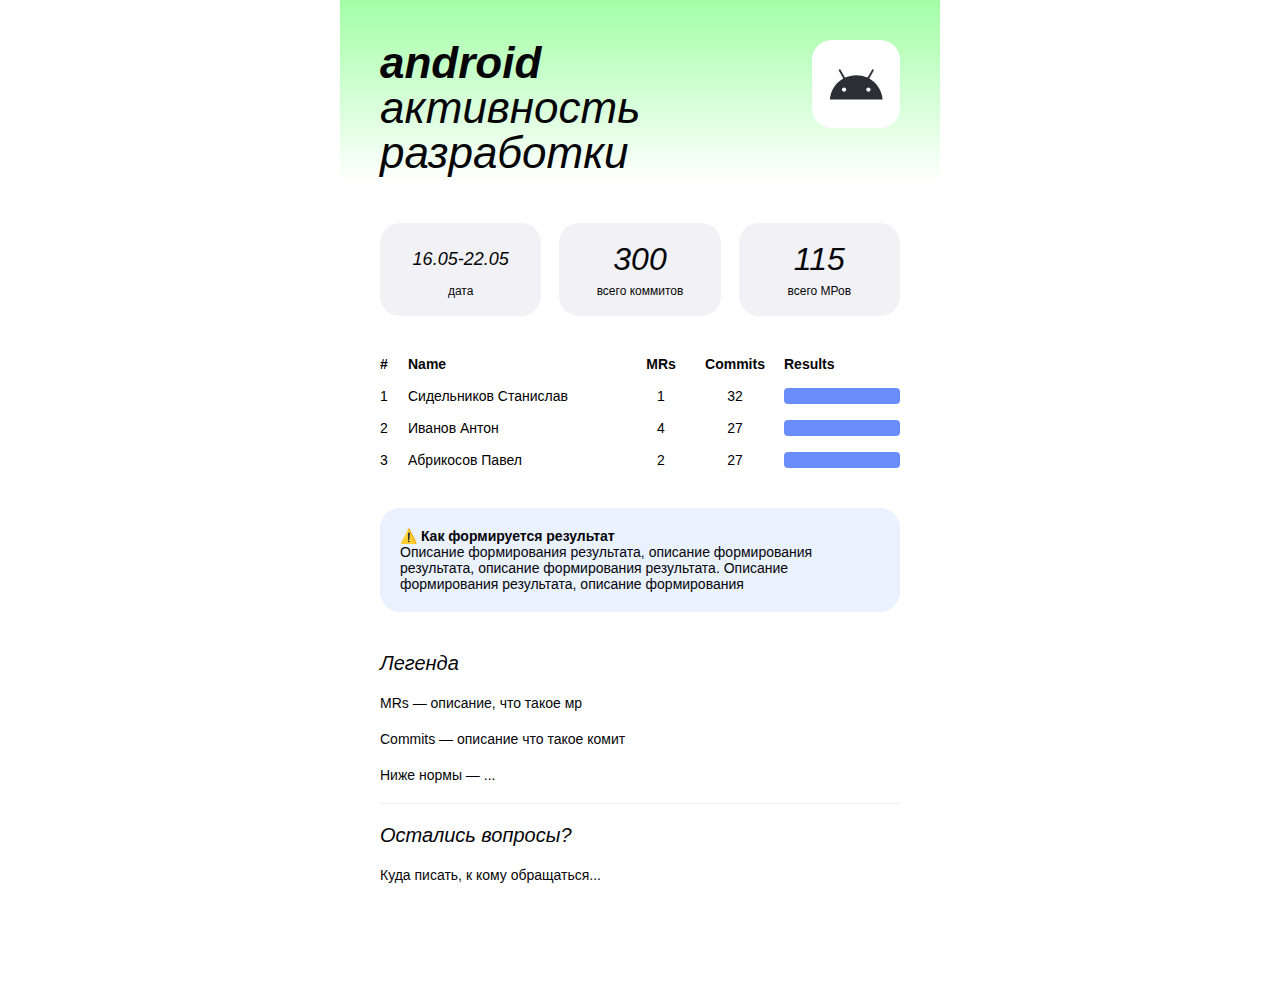
==== android/index.html @ 7a06f3b6 "Android template added" ====
<!DOCTYPE html>
<html lang="en">

<head>
  <meta charset="UTF-8">
  <meta http-equiv="X-UA-Compatible" content="IE=edge">
  <meta name="viewport" content="width=device-width, initial-scale=1.0">

  <link rel="stylesheet" href="style.css" type="text/css" />

  <title>Android активность разработки</title>
</head>

<body>
  <div class="container">
    <header class="header">
      <h1 class="header__primaryTitle">android</h1>
      <h2 class="header__secondaryTitle">активность разработки</h2>
      <div class="header__logoContainer">
        <img src="./assets/android-logo.svg" alt="Logo">
      </div>
    </header>

    <main class="main">
      <ul class="reportDetails">
        <li class="detail">
          <time class="detail__date">16.05-22.05</time>
          <span class="detail__description">дата</span>
        </li>

        <li class="detail">
          <span class="detail__content">300</span>
          <span class="detail__description">всего коммитов</span>
        </li>

        <li class="detail">
          <span class="detail__content">115</span>
          <span class="detail__description">всего МРов</span>
        </li>
      </ul>

      <ul class="statisticsTable">
        <li>
          <div class="statistic statistic--bold">
            <span>#</span>
            <span>Name</span>
            <span class="statistic__item--alignCenter">MRs</span>
            <span class="statistic__item--alignCenter">Commits</span>
            <span>Results</span>
          </div>
        </li>

        <li>
          <div class="statistic">
            <span>1</span>
            <span>Сидельников Станислав</span>
            <span class="statistic__item--alignCenter">1</span>
            <span class="statistic__item--alignCenter">32</span>
            <span class="statistic__progressBar"></span>
          </div>
        </li>

        <li>
          <div class="statistic">
            <span>2</span>
            <span>Иванов Антон</span>
            <span class="statistic__item--alignCenter">4</span>
            <span class="statistic__item--alignCenter">27</span>
            <span class="statistic__progressBar"></span>
          </div>
        </li>

        <li>
          <div class="statistic">
            <span>3</span>
            <span>Абрикосов Павел </span>
            <span class="statistic__item--alignCenter">2</span>
            <span class="statistic__item--alignCenter">27</span>
            <span class="statistic__progressBar"></span>
          </div>
        </li>
      </ul>

      <article class="explanation">
        <h4 class="explanation__title">⚠️ Как формируется результат
        </h4>
        <p>Описание формирования результата, описание формирования результата, описание
          формирования результата.
          Описание формирования результата, описание формирования</p>
      </article>

      <article class="legend">
        <h3 class="legend__title">Легенда</h3>
        <p>MRs — описание, что такое мр</p>
        <p>Commits — описание что такое комит</p>
        <p>Ниже нормы — ...</p>
      </article>
    </main>

    <footer class="footer">
      <h3 class="footer__title">Остались вопросы?</h3>
      <p>Куда писать, к кому обращаться...</p>
    </footer>
  </div>

</body>

</html>
---- android/style.css ----
* {
  margin: 0;
  padding: 0;
  box-sizing: border-box;
}

body {
  background-color: #fff;
}

.container {
  max-width: 600px;
  margin: 0 auto;

  font-size: 14px;
  line-height: 16px;
  color: #050507;
}

.header {
  display: grid;
  padding: 40px 40px 8px;
  grid-template-columns: 1fr min-content;
  grid-template-areas:
    'primaryTitle logo'
    'secondaryTitle logo';

  background: linear-gradient(180deg, #a3ffa6 0%, rgba(255, 255, 255, 0) 100%);

  font-family: Halvar Breitschrift, sans-serif;
  font-size: 44px;
  font-style: italic;
  line-height: 45px;
}

.header__primaryTitle {
  grid-area: primaryTitle;

  font-size: 44px;
  font-weight: 700;
}

.header__secondaryTitle {
  grid-area: secondaryTitle;

  font-size: 44px;
  font-weight: 400;
}

.header__logoContainer {
  grid-area: logo;
  display: flex;
  justify-content: center;
  align-items: center;
  width: 88px;
  height: 88px;

  background-color: #fff;
  border-radius: 20px;
}

.main {
  display: flex;
  flex-direction: column;
  row-gap: 40px;
  padding: 40px 40px 20px;

  font-family: Helvetica, sans-serif;
}

.reportDetails {
  display: flex;
  column-gap: 18px;

  list-style: none;
}

.detail {
  display: flex;
  flex: 1;
  flex-direction: column;
  align-items: center;
  justify-content: space-between;
  padding: 18px 0;

  background: #f2f2f6;
  border-radius: 20px;
}

.detail__date {
  margin-top: 8px;

  font-size: 18px;
  font-style: italic;
  line-height: 21px;
}

.detail__content {
  margin-bottom: 6px;

  font-size: 32px;
  font-style: italic;
  line-height: 37px;
}

.detail__description {
  font-size: 12px;
  line-height: 14px;
}

.statisticsTable {
  display: flex;
  flex-direction: column;
  row-gap: 16px;
  list-style: none;
}

.statistic {
  display: grid;
  column-gap: 8px;
  grid-template-columns: 20px 1fr 50px 82px 116px;
  align-items: center;
  min-width: 400px;

  color: #000000;
}

.statistic--bold {
  font-weight: 700;
  color: inherit;
}

.statistic__item--alignCenter {
  text-align: center;
}

.statistic__progressBar {
  height: 16px;

  background-color: #6b8cfc;
  border-radius: 4px;
}

.explanation {
  padding: 20px;

  background-color: #eaf1ff;
  border-radius: 20px;
}

.explanation__title {
  font-size: 14px;
  line-height: 16px;
}

.explanation__exclamationIcon {
  display: inline-flex;
}

.legend {
  display: flex;
  flex-direction: column;
  row-gap: 20px;
}

.legend__title,
.footer__title {
  font-size: 20px;
  font-weight: 400;
  font-style: italic;
  line-height: 23px;
}

.footer {
  padding: 0 40px 100px;

  font-family: Helvetica, sans-serif;
}

.footer__title {
  margin-bottom: 20px;
  padding-top: 20px;

  border-top: 1px solid #f2f2f6;
}

@media (max-width: 500px) {
  .header {
    font-size: 24px;
  }

  .header__logoContainer {
    width: 68px;
    height: 68px;
  }

  .statisticsTable {
    overflow-x: scroll;
  }

  .detail {
    padding: 9px 9px;

    text-align: center;
  }

  .detail__date {
    margin-top: 0;
  }

  .detail__content {
    margin-bottom: 0;

    font-size: 24px;
  }

  .footer {
    padding: 0 40px 60px;
  }
}
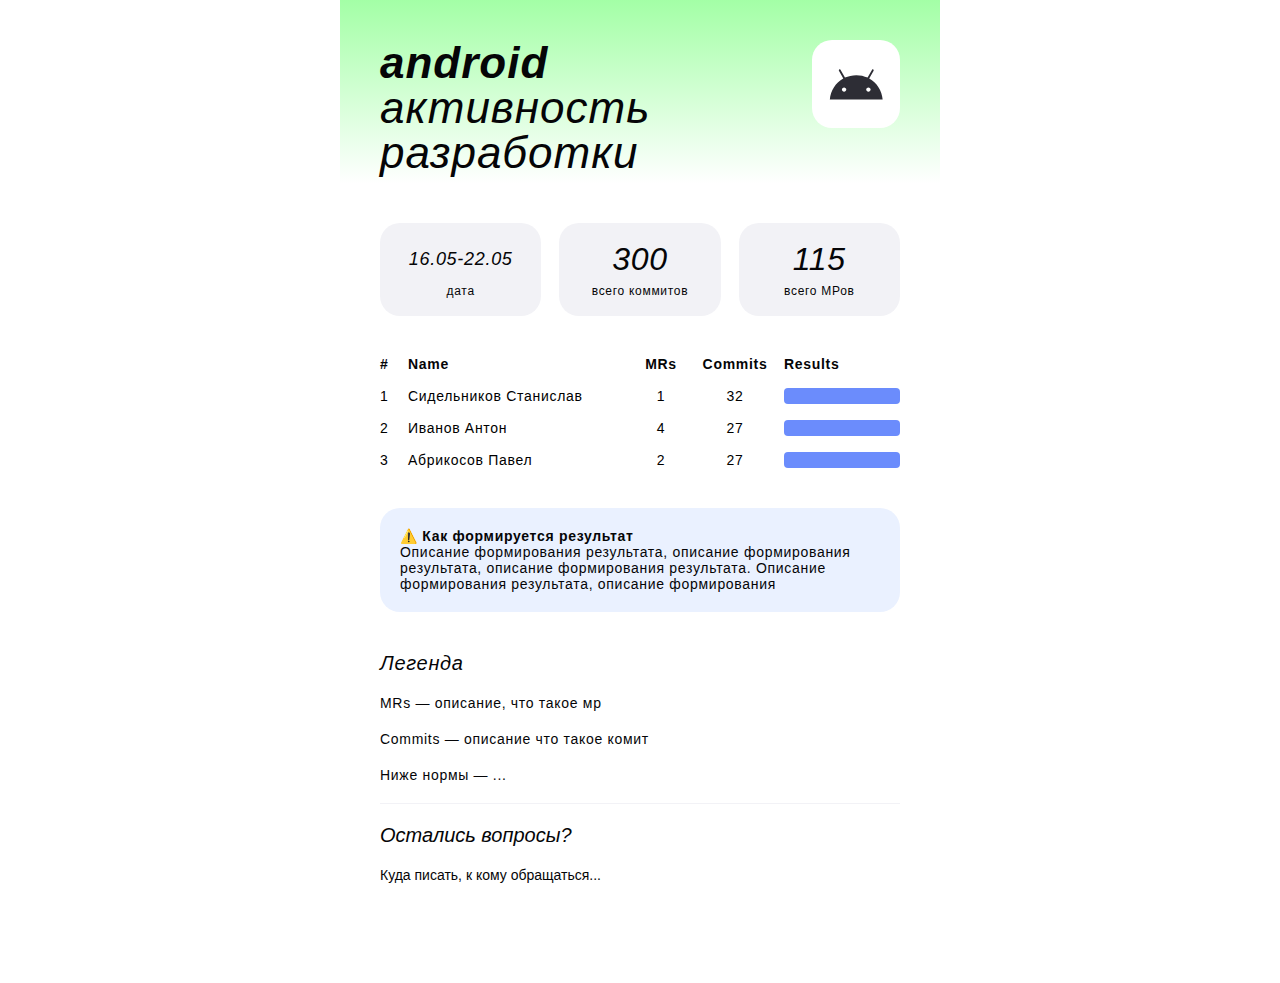
==== commit 8334eaf1: "Fonts deleted. Android index.html converted to inline-styles" ====
--- a/android/index.html
+++ b/android/index.html
@@ -8,97 +8,169 @@
 
   <link rel="stylesheet" href="style.css" type="text/css" />
 
-  <title>Android активность разработки</title>
+  <title>IOS активность разработки</title>
+
+  <style>
+    * {
+      margin: 0;
+      padding: 0;
+      box-sizing: border-box;
+    }
+
+    @media (max-width: 500px) {
+      .header {
+        line-height: 33px !important;
+      }
+
+      .header__primaryTitle,
+      .header__secondaryTitle {
+        font-size: 30px !important;
+      }
+
+      .header__logoContainer {
+        width: 68px !important;
+        height: 68px !important;
+      }
+
+      .statisticsTable {
+        overflow-x: scroll;
+        padding-bottom: 10px !important;
+      }
+
+      .detail {
+        padding: 9px 9px !important;
+
+        text-align: center !important;
+      }
+
+      .detail__date {
+        margin-top: 0 !important;
+      }
+
+      .detail__content {
+        margin-bottom: 0 !important;
+
+        font-size: 24px !important;
+      }
+
+      .footer {
+        padding: 0 40px 60px !important;
+      }
+    }
+  </style>
 </head>
 
-<body>
-  <div class="container">
-    <header class="header">
-      <h1 class="header__primaryTitle">android</h1>
-      <h2 class="header__secondaryTitle">активность разработки</h2>
-      <div class="header__logoContainer">
-        <img src="./assets/android-logo.svg" alt="Logo">
+<body style="background-color: #fff; font-family: sans-serif;">
+  <div style="max-width: 600px; margin: 0 auto; font-size: 14px; line-height: 16px; color: #050507;">
+    <header class="header"
+      style="display: grid; column-gap: 10px; grid-template-columns: 1fr min-content; grid-template-areas: 'primaryTitle logo' 'secondaryTitle logo'; padding: 40px 40px 8px; background: linear-gradient(180deg, #a3ffa6 0%, rgba(255, 255, 255, 0) 100%); font-style: italic; line-height: 45px; letter-spacing: 1px;">
+
+      <h1 class="header__primaryTitle" style="grid-area: primaryTitle; font-size: 44px; font-weight: 700;">android</h1>
+      <h2 class="header__secondaryTitle" style="grid-area: secondaryTitle; font-size: 44px; font-weight: 400;">
+        активность разработки</h2>
+
+      <div class="header__logoContainer"
+        style="grid-area: logo; display: flex; justify-content: center; align-items: center; width: 88px; height: 88px; background-color: #fff; border-radius: 20px;">
+        <svg width="54" height="31" viewBox="0 0 54 31" fill="none" xmlns="http://www.w3.org/2000/svg">
+          <path
+            d="M39.4142 22.8125C38.1991 22.8125 37.1953 21.8239 37.1953 20.5948C37.1953 19.3656 38.1991 18.4037 39.4142 18.4037C40.6292 18.4037 41.633 19.3656 41.633 20.5948C41.633 21.8239 40.6292 22.8125 39.4142 22.8125ZM15.1129 22.8125C13.8979 22.8125 12.8941 21.8239 12.8941 20.5948C12.8941 19.3656 13.8979 18.4037 15.1129 18.4037C16.328 18.4037 17.3053 19.3656 17.3053 20.5948C17.3053 21.8239 16.328 22.8125 15.1129 22.8125ZM40.2066 9.42579L44.6178 1.73043C44.8555 1.27619 44.697 0.715066 44.2744 0.474586C43.8254 0.207385 43.2706 0.367706 43.0857 0.821946L38.5689 8.59747C35.014 6.95214 31.1464 6.11312 27.2371 6.13923C23.1957 6.13923 19.3128 7.02099 15.9582 8.57075L11.4942 0.795225C11.4381 0.687029 11.3607 0.591622 11.2668 0.51491C11.1728 0.438198 11.0643 0.381815 10.9479 0.349253C10.8315 0.31669 10.7097 0.30864 10.5902 0.325603C10.4706 0.342565 10.3557 0.384179 10.2527 0.447866C9.80364 0.688346 9.67157 1.24947 9.9093 1.70371L14.2941 9.39907C6.76599 13.5674 1.58877 21.2895 0.822754 30.4277H53.6515C52.9119 21.3162 47.7611 13.5941 40.2066 9.42579Z"
+            fill="#2D2D35" />
+        </svg>
       </div>
     </header>
 
-    <main class="main">
-      <ul class="reportDetails">
-        <li class="detail">
-          <time class="detail__date">16.05-22.05</time>
-          <span class="detail__description">дата</span>
+    <main style="display: flex; flex-direction: column; row-gap: 40px; padding: 40px 40px 20px; letter-spacing: 0.7px;">
+
+      <ul style="display: flex; column-gap: 18px; list-style: none;">
+        <li class="detail"
+          style="display: flex; flex: 1; flex-direction: column; align-items: center; justify-content: space-between; padding: 18px 0; background: #f2f2f6; border-radius: 20px;">
+          <time class="detail__date"
+            style="margin-top: 8px; font-size: 18px; font-style: italic; line-height: 21px;">16.05-22.05</time>
+          <span style="font-size: 12px; line-height: 14px;">дата</span>
         </li>
 
-        <li class="detail">
-          <span class="detail__content">300</span>
-          <span class="detail__description">всего коммитов</span>
+        <li class="detail"
+          style="display: flex; flex: 1; flex-direction: column; align-items: center; justify-content: space-between; padding: 18px 0; background: #f2f2f6; border-radius: 20px;">
+          <span class="detail__content"
+            style="margin-bottom: 6px; font-size: 32px; font-style: italic; line-height: 37px;">300</span>
+          <span style="font-size: 12px; line-height: 14px;">всего коммитов</span>
         </li>
 
-        <li class="detail">
-          <span class="detail__content">115</span>
-          <span class="detail__description">всего МРов</span>
+        <li class="detail"
+          style="display: flex; flex: 1; flex-direction: column; align-items: center; justify-content: space-between; padding: 18px 0; background: #f2f2f6; border-radius: 20px;">
+          <span class="detail__content"
+            style="margin-bottom: 6px; font-size: 32px; font-style: italic; line-height: 37px;">115</span>
+          <span style="font-size: 12px; line-height: 14px;">всего МРов</span>
         </li>
       </ul>
 
-      <ul class="statisticsTable">
+      <ul class="statisticsTable" style="display: flex; flex-direction: column; row-gap: 16px; list-style: none;">
         <li>
-          <div class="statistic statistic--bold">
+          <div
+            style="display: grid; column-gap: 8px; grid-template-columns: 20px 1fr 50px 82px 116px; align-items: center; min-width: 400px; color: #000000; font-weight: 700; color: inherit;">
             <span>#</span>
             <span>Name</span>
-            <span class="statistic__item--alignCenter">MRs</span>
-            <span class="statistic__item--alignCenter">Commits</span>
+            <span style="text-align: center;">MRs</span>
+            <span style="text-align: center;">Commits</span>
             <span>Results</span>
           </div>
         </li>
 
         <li>
-          <div class="statistic">
+          <div
+            style="display: grid; column-gap: 8px; grid-template-columns: 20px 1fr 50px 82px 116px; align-items: center; min-width: 400px; color: #000000;">
             <span>1</span>
             <span>Сидельников Станислав</span>
-            <span class="statistic__item--alignCenter">1</span>
-            <span class="statistic__item--alignCenter">32</span>
-            <span class="statistic__progressBar"></span>
+            <span style="text-align: center;">1</span>
+            <span style="text-align: center;">32</span>
+            <span style="height: 16px; background-color: #6b8cfc; border-radius: 4px;"></span>
           </div>
         </li>
 
         <li>
-          <div class="statistic">
+          <div
+            style="display: grid; column-gap: 8px; grid-template-columns: 20px 1fr 50px 82px 116px; align-items: center; min-width: 400px; color: #000000;">
             <span>2</span>
             <span>Иванов Антон</span>
-            <span class="statistic__item--alignCenter">4</span>
-            <span class="statistic__item--alignCenter">27</span>
-            <span class="statistic__progressBar"></span>
+            <span style="text-align: center;">4</span>
+            <span style="text-align: center;">27</span>
+            <span style="height: 16px; background-color: #6b8cfc; border-radius: 4px;"></span>
           </div>
         </li>
 
         <li>
-          <div class="statistic">
+          <div
+            style="display: grid; column-gap: 8px; grid-template-columns: 20px 1fr 50px 82px 116px; align-items: center; min-width: 400px; color: #000000;">
             <span>3</span>
             <span>Абрикосов Павел </span>
-            <span class="statistic__item--alignCenter">2</span>
-            <span class="statistic__item--alignCenter">27</span>
-            <span class="statistic__progressBar"></span>
+            <span style="text-align: center;">2</span>
+            <span style="text-align: center;">27</span>
+            <span style="height: 16px; background-color: #6b8cfc; border-radius: 4px;"></span>
           </div>
         </li>
       </ul>
 
-      <article class="explanation">
-        <h4 class="explanation__title">⚠️ Как формируется результат
+      <article style="padding: 20px; background-color: #eaf1ff; border-radius: 20px;">
+        <h4 style="font-size: 14px; line-height: 16px;">⚠️ Как формируется результат
         </h4>
         <p>Описание формирования результата, описание формирования результата, описание
           формирования результата.
           Описание формирования результата, описание формирования</p>
       </article>
 
-      <article class="legend">
-        <h3 class="legend__title">Легенда</h3>
+      <article style="display: flex; flex-direction: column; row-gap: 20px;">
+        <h3 style="font-size: 20px; font-weight: 400; font-style: italic; line-height: 23px;">
+          Легенда</h3>
         <p>MRs — описание, что такое мр</p>
         <p>Commits — описание что такое комит</p>
         <p>Ниже нормы — ...</p>
       </article>
     </main>
 
-    <footer class="footer">
-      <h3 class="footer__title">Остались вопросы?</h3>
+    <footer class="footer" style="padding: 0 40px 100px;">
+      <h3
+        style="font-size: 20px; font-weight: 400; font-style: italic; line-height: 23px; margin-bottom: 20px; padding-top: 20px; border-top: 1px solid #f2f2f6;">
+        Остались вопросы?</h3>
       <p>Куда писать, к кому обращаться...</p>
     </footer>
   </div>
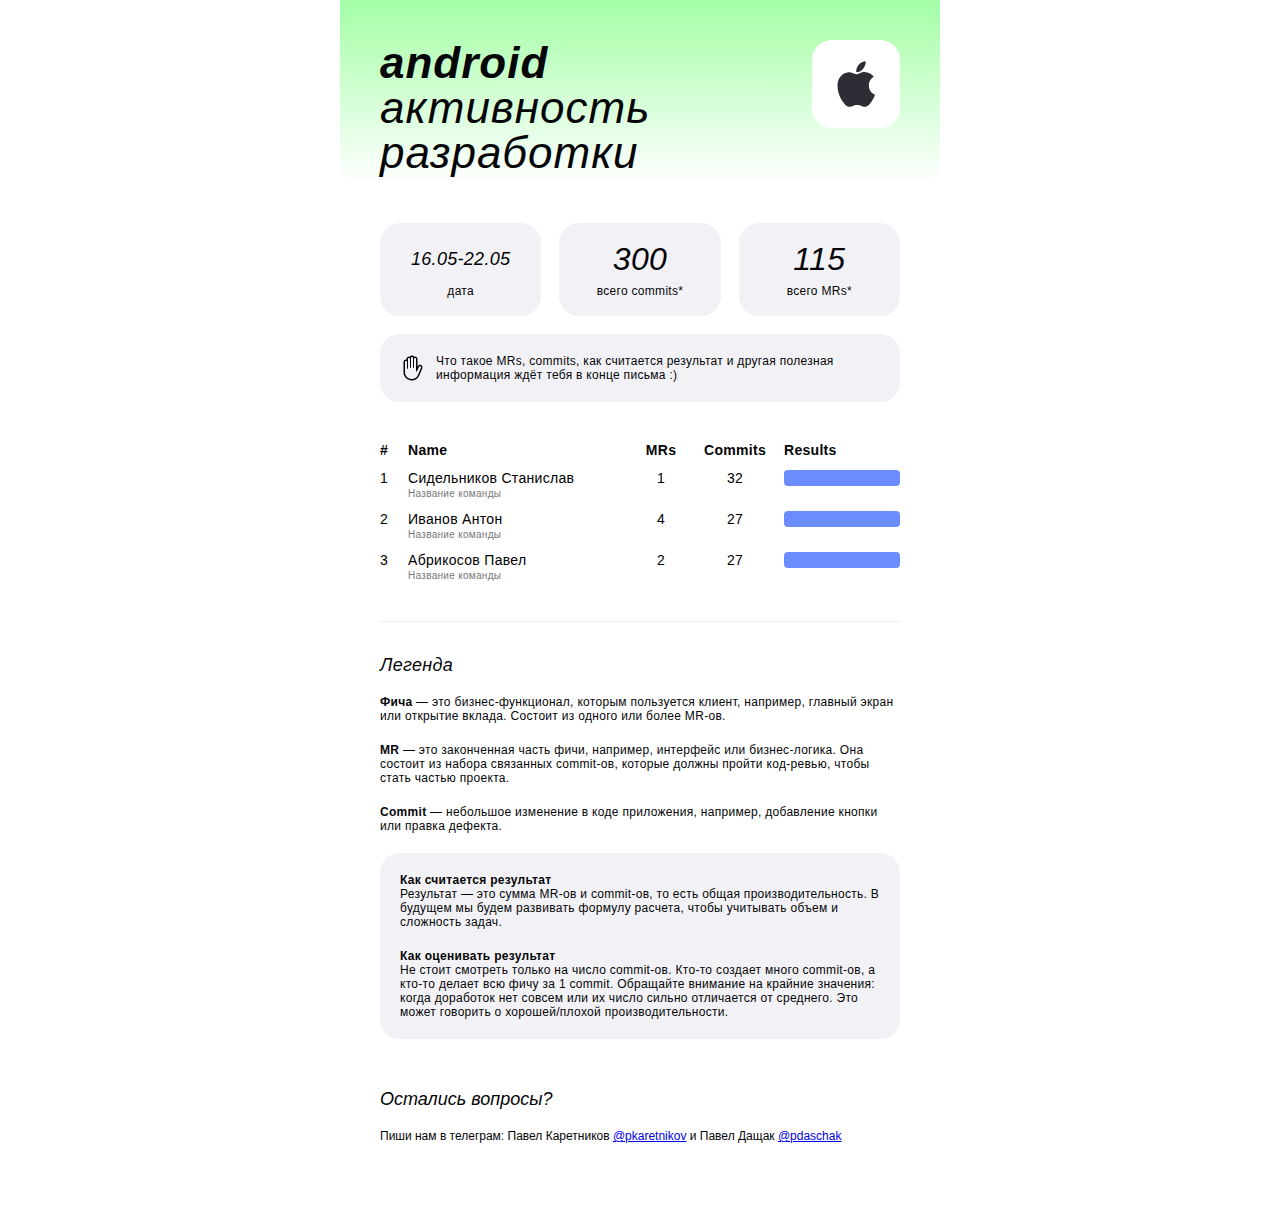
==== commit 4caf10f6: "Заменены иконки. Создана страница Java Backend" ====
--- a/android/index.html
+++ b/android/index.html
@@ -6,9 +6,7 @@
   <meta http-equiv="X-UA-Compatible" content="IE=edge">
   <meta name="viewport" content="width=device-width, initial-scale=1.0">
 
-  <link rel="stylesheet" href="style.css" type="text/css" />
-
-  <title>IOS активность разработки</title>
+  <title>Android активность разработки</title>
 
   <style>
     * {
@@ -61,50 +59,70 @@
 </head>
 
 <body style="background-color: #fff; font-family: sans-serif;">
-  <div style="max-width: 600px; margin: 0 auto; font-size: 14px; line-height: 16px; color: #050507;">
+  <div style="max-width: 600px; margin: 0 auto; font-size: 12px; line-height: 14px; color: #050507;">
     <header class="header"
-      style="display: grid; column-gap: 10px; grid-template-columns: 1fr min-content; grid-template-areas: 'primaryTitle logo' 'secondaryTitle logo'; padding: 40px 40px 8px; background: linear-gradient(180deg, #a3ffa6 0%, rgba(255, 255, 255, 0) 100%); font-style: italic; line-height: 45px; letter-spacing: 1px;">
+      style="display: grid; column-gap: 10px; grid-template-columns: 1fr min-content; grid-template-areas: 'primaryTitle logo' 'secondaryTitle logo'; padding: 40px 40px 8px; background: linear-gradient(180deg, #A3FFA6 0%, rgba(255, 255, 255, 0) 100%); font-style: italic; line-height: 45px; letter-spacing: 1px;">
 
       <h1 class="header__primaryTitle" style="grid-area: primaryTitle; font-size: 44px; font-weight: 700;">android</h1>
       <h2 class="header__secondaryTitle" style="grid-area: secondaryTitle; font-size: 44px; font-weight: 400;">
         активность разработки</h2>
 
       <div class="header__logoContainer"
-        style="grid-area: logo; display: flex; justify-content: center; align-items: center; width: 88px; height: 88px; background-color: #fff; border-radius: 20px;">
-        <svg width="54" height="31" viewBox="0 0 54 31" fill="none" xmlns="http://www.w3.org/2000/svg">
+        style="grid-area: logo; display: flex; justify-content: center; align-items: center; width: 88px; height: 88px; background-color: #fff; border-radius: 20px; overflow: hidden;">
+        <svg width="38" height="46" viewBox="0 0 38 46" fill="none" xmlns="http://www.w3.org/2000/svg">
           <path
-            d="M39.4142 22.8125C38.1991 22.8125 37.1953 21.8239 37.1953 20.5948C37.1953 19.3656 38.1991 18.4037 39.4142 18.4037C40.6292 18.4037 41.633 19.3656 41.633 20.5948C41.633 21.8239 40.6292 22.8125 39.4142 22.8125ZM15.1129 22.8125C13.8979 22.8125 12.8941 21.8239 12.8941 20.5948C12.8941 19.3656 13.8979 18.4037 15.1129 18.4037C16.328 18.4037 17.3053 19.3656 17.3053 20.5948C17.3053 21.8239 16.328 22.8125 15.1129 22.8125ZM40.2066 9.42579L44.6178 1.73043C44.8555 1.27619 44.697 0.715066 44.2744 0.474586C43.8254 0.207385 43.2706 0.367706 43.0857 0.821946L38.5689 8.59747C35.014 6.95214 31.1464 6.11312 27.2371 6.13923C23.1957 6.13923 19.3128 7.02099 15.9582 8.57075L11.4942 0.795225C11.4381 0.687029 11.3607 0.591622 11.2668 0.51491C11.1728 0.438198 11.0643 0.381815 10.9479 0.349253C10.8315 0.31669 10.7097 0.30864 10.5902 0.325603C10.4706 0.342565 10.3557 0.384179 10.2527 0.447866C9.80364 0.688346 9.67157 1.24947 9.9093 1.70371L14.2941 9.39907C6.76599 13.5674 1.58877 21.2895 0.822754 30.4277H53.6515C52.9119 21.3162 47.7611 13.5941 40.2066 9.42579Z"
+            d="M28.616 0.329102C28.9146 3.06863 27.7859 5.65233 26.18 7.629C24.5739 9.60276 21.8215 11.3235 19.2415 11.1203C18.888 8.4365 20.2917 5.56732 21.7787 3.82036C23.4398 1.84369 26.3026 0.423471 28.616 0.329102Z"
+            fill="#2D2D35" />
+          <path
+            d="M36.7588 15.7059C36.3395 15.9602 31.7545 18.7418 31.8055 24.3912C31.8684 31.2182 37.7575 33.5503 37.9801 33.6385C37.9831 33.6397 37.985 33.6404 37.9859 33.6408C37.9841 33.6466 37.9812 33.6559 37.9773 33.6687C37.8682 34.0226 36.9395 37.0352 34.7999 40.1444C32.8791 42.9279 30.8885 45.7029 27.7519 45.7634C26.2453 45.7901 25.2378 45.3569 24.1908 44.9067C23.0943 44.4352 21.9545 43.9451 20.1525 43.9451C18.2655 43.9451 17.0729 44.4495 15.9236 44.9356C14.9274 45.357 13.9636 45.7646 12.6082 45.8181C9.57893 45.9334 7.27504 42.8069 5.33965 40.032C1.38762 34.3554 -1.63589 23.9906 2.4235 16.9972C4.43723 13.5221 8.03817 11.3235 11.9496 11.2658C13.6346 11.2332 15.2674 11.8761 16.6966 12.4388C17.7875 12.8684 18.7598 13.2512 19.5461 13.2512C20.2516 13.2512 21.1978 12.8808 22.3014 12.4489C24.039 11.7688 26.1666 10.936 28.3583 11.1563C29.8614 11.2197 34.0745 11.7586 36.7818 15.6918C36.7766 15.695 36.7689 15.6997 36.7588 15.7059Z"
             fill="#2D2D35" />
         </svg>
       </div>
     </header>
 
-    <main style="display: flex; flex-direction: column; row-gap: 40px; padding: 40px 40px 20px; letter-spacing: 0.7px;">
-
-      <ul style="display: flex; column-gap: 18px; list-style: none;">
+    <main style="display: flex; flex-direction: column; padding: 40px 40px 50px; letter-spacing: 0.3px;">
+
+      <ul style="display: flex; column-gap: 18px; margin-bottom:18px;list-style: none;">
         <li class="detail"
-          style="display: flex; flex: 1; flex-direction: column; align-items: center; justify-content: space-between; padding: 18px 0; background: #f2f2f6; border-radius: 20px;">
+          style="display: flex; flex: 1; flex-direction: column; align-items: center; justify-content: space-between; padding: 18px 0; background-color: #f2f2f6; border-radius: 20px;">
           <time class="detail__date"
             style="margin-top: 8px; font-size: 18px; font-style: italic; line-height: 21px;">16.05-22.05</time>
-          <span style="font-size: 12px; line-height: 14px;">дата</span>
+          <span>дата</span>
         </li>
 
         <li class="detail"
-          style="display: flex; flex: 1; flex-direction: column; align-items: center; justify-content: space-between; padding: 18px 0; background: #f2f2f6; border-radius: 20px;">
+          style="display: flex; flex: 1; flex-direction: column; align-items: center; justify-content: space-between; padding: 18px 0; background-color: #f2f2f6; border-radius: 20px;">
           <span class="detail__content"
             style="margin-bottom: 6px; font-size: 32px; font-style: italic; line-height: 37px;">300</span>
-          <span style="font-size: 12px; line-height: 14px;">всего коммитов</span>
+          <span>всего commits*</span>
         </li>
 
         <li class="detail"
-          style="display: flex; flex: 1; flex-direction: column; align-items: center; justify-content: space-between; padding: 18px 0; background: #f2f2f6; border-radius: 20px;">
+          style="display: flex; flex: 1; flex-direction: column; align-items: center; justify-content: space-between; padding: 18px 0; background-color: #f2f2f6; border-radius: 20px;">
           <span class="detail__content"
             style="margin-bottom: 6px; font-size: 32px; font-style: italic; line-height: 37px;">115</span>
-          <span style="font-size: 12px; line-height: 14px;">всего МРов</span>
+          <span>всего MRs*</span>
         </li>
       </ul>
 
-      <ul class="statisticsTable" style="display: flex; flex-direction: column; row-gap: 16px; list-style: none;">
+      <div
+        style="display: flex; align-items: center; margin-bottom: 40px; padding: 18px 16px; background-color: #f2f2f6; border-radius: 20px;">
+        <span style="height: 32px; margin-right: 8px;">
+          <svg width="32" height="32" viewBox="0 0 32 32" fill="none" xmlns="http://www.w3.org/2000/svg">
+            <path fill-rule="evenodd" clip-rule="evenodd"
+              d="M15.9983 3.5C15.1092 3.5 14.3294 3.96392 13.8864 4.66205C13.6104 4.5572 13.3111 4.49979 12.999 4.49979C11.6184 4.49979 10.4993 5.61892 10.4993 6.99944V7.54908C10.3377 7.51625 10.1706 7.49903 9.99965 7.49903C8.61913 7.49903 7.5 8.61816 7.5 9.99868V20.2796C7.5 24.8169 11.1774 28.4955 15.7146 28.4971C19.0167 28.4982 21.9988 26.5226 23.2854 23.4815L26.3345 16.2745C26.8721 15.0039 26.2995 13.5364 25.0436 12.9655C23.7814 12.3917 22.2922 12.9337 21.694 14.1845L21.4986 14.5929L21.4972 6.99944C21.4972 5.61896 20.3781 4.49979 18.9976 4.49979C18.6854 4.49979 18.3862 4.5572 18.1101 4.66205C17.6671 3.96392 16.8873 3.5 15.9983 3.5ZM20 18.9989L19.9972 6.99944C19.9972 6.44735 19.5497 5.99979 18.9976 5.99979C18.4455 5.99979 17.9979 6.44735 17.9979 6.99944V15.7632C17.6715 15.7526 17.3375 15.7479 16.9979 15.7505V5.99965C16.9979 5.44756 16.5504 5 15.9983 5C15.4462 5 14.9986 5.44756 14.9986 5.99965V15.8563C14.6662 15.8899 14.3323 15.9324 13.9986 15.9849V6.99944C13.9986 6.44735 13.551 5.99979 12.999 5.99979C12.4469 5.99979 11.9993 6.44735 11.9993 6.99944V16.4327C11.6614 16.5336 11.3274 16.6477 10.9993 16.7764V9.99868C10.9993 9.44659 10.5517 8.99903 9.99965 8.99903C9.44756 8.99903 9 9.44659 9 9.99868V20.2796C9 23.9887 12.0061 26.9958 15.7152 26.9971C18.4145 26.998 20.8522 25.383 21.9039 22.897L24.953 15.6901C25.1738 15.1682 24.9387 14.5655 24.4228 14.331C23.9045 14.0954 23.2928 14.318 23.0472 14.8317L20.9511 19.2144C20.8503 19.425 20.6172 19.5379 20.3895 19.4863C20.1618 19.4347 20.0001 19.2324 20 18.9989Z"
+              fill="#050507" />
+          </svg>
+
+        </span>
+
+        <p>Что такое MRs, commits, как считается результат
+          и другая полезная информация ждёт тебя в
+          конце письма :)</p>
+      </div>
+
+      <ul class="statisticsTable"
+        style="display: flex; flex-direction: column; row-gap: 12px; margin-bottom: 33px; padding-bottom: 40px; list-style: none; border-bottom: 1px solid #F2F2F6; font-size: 14px; line-height: 16px;">
         <li>
           <div
             style="display: grid; column-gap: 8px; grid-template-columns: 20px 1fr 50px 82px 116px; align-items: center; min-width: 400px; color: #000000; font-weight: 700; color: inherit;">
@@ -118,9 +136,12 @@
 
         <li>
           <div
-            style="display: grid; column-gap: 8px; grid-template-columns: 20px 1fr 50px 82px 116px; align-items: center; min-width: 400px; color: #000000;">
+            style="display: grid; column-gap: 8px; grid-template-columns: 20px 1fr 50px 82px 116px; align-items: start; min-width: 400px; color: #000000;">
             <span>1</span>
-            <span>Сидельников Станислав</span>
+            <div style="display:flex; flex-direction: column; row-gap: 2px;">
+              <span>Сидельников Станислав</span>
+              <span style=" font-size: 10px; line-height: 11px; color: #767679">Название команды</span>
+            </div>
             <span style="text-align: center;">1</span>
             <span style="text-align: center;">32</span>
             <span style="height: 16px; background-color: #6b8cfc; border-radius: 4px;"></span>
@@ -129,9 +150,12 @@
 
         <li>
           <div
-            style="display: grid; column-gap: 8px; grid-template-columns: 20px 1fr 50px 82px 116px; align-items: center; min-width: 400px; color: #000000;">
+            style="display: grid; column-gap: 8px; grid-template-columns: 20px 1fr 50px 82px 116px; align-items: start; min-width: 400px; color: #000000;">
             <span>2</span>
-            <span>Иванов Антон</span>
+            <div style="display:flex; flex-direction: column; row-gap: 2px;">
+              <span>Иванов Антон</span>
+              <span style=" font-size: 10px; line-height: 11px; color: #767679">Название команды</span>
+            </div>
             <span style="text-align: center;">4</span>
             <span style="text-align: center;">27</span>
             <span style="height: 16px; background-color: #6b8cfc; border-radius: 4px;"></span>
@@ -140,9 +164,12 @@
 
         <li>
           <div
-            style="display: grid; column-gap: 8px; grid-template-columns: 20px 1fr 50px 82px 116px; align-items: center; min-width: 400px; color: #000000;">
+            style="display: grid; column-gap: 8px; grid-template-columns: 20px 1fr 50px 82px 116px; align-items: start; min-width: 400px; color: #000000;">
             <span>3</span>
-            <span>Абрикосов Павел </span>
+            <div style="display:flex; flex-direction: column; row-gap: 2px;">
+              <span>Абрикосов Павел</span>
+              <span style=" font-size: 10px; line-height: 11px; color: #767679">Название команды</span>
+            </div>
             <span style="text-align: center;">2</span>
             <span style="text-align: center;">27</span>
             <span style="height: 16px; background-color: #6b8cfc; border-radius: 4px;"></span>
@@ -150,28 +177,44 @@
         </li>
       </ul>
 
-      <article style="padding: 20px; background-color: #eaf1ff; border-radius: 20px;">
-        <h4 style="font-size: 14px; line-height: 16px;">⚠️ Как формируется результат
-        </h4>
-        <p>Описание формирования результата, описание формирования результата, описание
-          формирования результата.
-          Описание формирования результата, описание формирования</p>
+      <article style="display: flex; flex-direction: column; row-gap: 20px; margin-bottom: 20px;">
+        <h3 style="font-size: 18px; font-weight: 400; font-style: italic; line-height: 20px;">
+          Легенда</h3>
+        <p><b>Фича</b> — это бизнес-функционал, которым пользуется клиент, например, главный экран или открытие вклада.
+          Состоит из одного или более MR&#8209;ов.</p>
+        <p><b>MR</b> — это законченная часть фичи, например, интерфейс или бизнес-логика. Она состоит из набора
+          связанных commit&#8209;ов, которые должны пройти код&#8209;ревью, чтобы стать частью проекта.</p>
+        <p><b>Commit</b> — небольшое изменение в коде приложения, например, добавление кнопки или правка дефекта.</p>
       </article>
 
-      <article style="display: flex; flex-direction: column; row-gap: 20px;">
-        <h3 style="font-size: 20px; font-weight: 400; font-style: italic; line-height: 23px;">
-          Легенда</h3>
-        <p>MRs — описание, что такое мр</p>
-        <p>Commits — описание что такое комит</p>
-        <p>Ниже нормы — ...</p>
+      <article
+        style="display: flex; flex-direction: column;  row-gap: 20px; padding: 20px; background-color: #f2f2f6; border-radius: 20px;">
+        <div>
+          <h4>
+            Как считается результат
+          </h4>
+
+          <p> Результат — это сумма MR&#8209;ов и commit&#8209;ов, то есть общая производительность. В будущем мы будем
+            развивать формулу расчета, чтобы учитывать объем и сложность задач.</p>
+        </div>
+
+        <div>
+          <h4>
+            Как оценивать результат
+          </h4>
+          <p>Не стоит смотреть только на число commit-ов. Кто-то создает много commit&#8209;ов, а кто&#8209;то делает
+            всю фичу за 1
+            commit. Обращайте внимание на крайние значения: когда доработок нет совсем или их число сильно отличается от
+            среднего. Это может говорить о хорошей/плохой производительности.</p>
+        </div>
       </article>
     </main>
 
-    <footer class="footer" style="padding: 0 40px 100px;">
-      <h3
-        style="font-size: 20px; font-weight: 400; font-style: italic; line-height: 23px; margin-bottom: 20px; padding-top: 20px; border-top: 1px solid #f2f2f6;">
+    <footer class="footer" style="padding: 0 40px 74px;">
+      <h3 style="font-size: 18px; font-weight: 400; font-style: italic; line-height: 20px; margin-bottom: 20px;">
         Остались вопросы?</h3>
-      <p>Куда писать, к кому обращаться...</p>
+      <p>Пиши нам в телеграм: Павел Каретников <a href="https://t.me/pkaretnikov" target="_blank">@pkaretnikov</a> и
+        Павел Дащак <a href="https://t.me/pdaschak" target="_blank">@pdaschak</a></p>
     </footer>
   </div>
 
